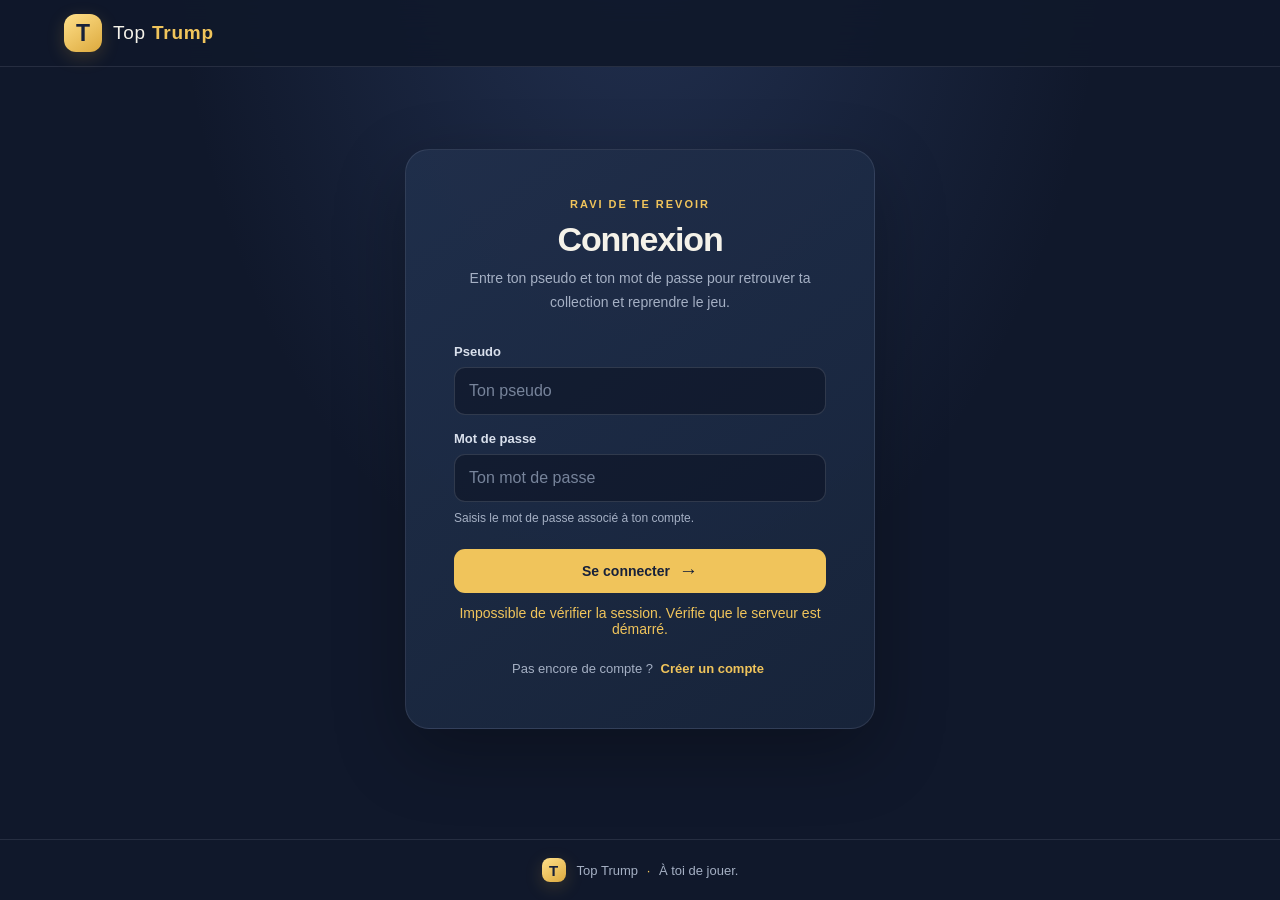
==== docs/index.html @ 84b9cef7 "init" ====
<!DOCTYPE html>
<html lang="fr">
<head>
  <meta charset="UTF-8">
  <meta name="viewport" content="width=device-width, initial-scale=1">
  <title>Top Trump - Accueil</title>
  <link rel="stylesheet" href="css/style.css">
  <script src="js/api-config.js"></script>
  </head>
<body>
  <header class="site-header">
    <a class="brand" href="index.html" aria-label="Top Trump, accueil">
      <span class="brand-mark" aria-hidden="true">T</span>
      <span class="brand-name">Top <strong>Trump</strong></span>
    </a>
    <nav class="site-nav" id="main-nav" aria-label="Navigation principale" hidden>
      <a href="index.html" aria-current="page">Accueil</a>
      <a href="collection.html">Mes cartes</a>
      <a href="cards.html">Toutes les cartes</a>
      <a href="deck.html">Préparer un duel</a>
      <a href="activity.html">Journal</a>
    </nav>
  </header>
  <main class="site-main">

<div id="auth-box">
  <section id="login-box" class="auth-panel">
    <div class="panel-heading">
      <span class="eyebrow">RAVI DE TE REVOIR</span>
      <h1>Connexion</h1>
      <p>Entre ton pseudo et ton mot de passe pour retrouver ta collection et reprendre le jeu.</p>
    </div>
    <form id="login-form">
      <label class="field-label" for="login-pseudo">Pseudo</label>
      <input type="text" id="login-pseudo" placeholder="Ton pseudo" maxlength="50" autocomplete="username" required>
      <label class="field-label" for="login-password">Mot de passe</label>
      <input type="password" id="login-password" placeholder="Ton mot de passe" minlength="8" maxlength="72" autocomplete="current-password" aria-describedby="login-password-help" required>
      <small class="field-help" id="login-password-help">Saisis le mot de passe associé à ton compte.</small>
      <div class="auth-actions">
        <button class="button-primary" type="submit">Se connecter <span aria-hidden="true">→</span></button>
      </div>
    </form>
    <div id="login-message" class="message" role="status" aria-live="polite"></div>
    <p class="auth-switch">Pas encore de compte ? <button class="text-button" type="button" data-auth-mode="register">Créer un compte</button></p>
  </section>

  <section id="register-box" class="auth-panel" hidden>
    <div class="panel-heading">
      <span class="eyebrow">REJOINS L’ARÈNE</span>
      <h1>Créer un compte</h1>
      <p>Crée ton profil avec un pseudo et un mot de passe. Tu pourras ensuite collectionner des cartes et jouer des duels.</p>
    </div>
    <form id="register-form">
      <label class="field-label" for="register-pseudo">Pseudo</label>
      <input type="text" id="register-pseudo" placeholder="Choisis ton pseudo" maxlength="50" autocomplete="username" required>
      <label class="field-label" for="register-password">Mot de passe</label>
      <input type="password" id="register-password" placeholder="Au moins 8 caractères" minlength="8" maxlength="72" autocomplete="new-password" aria-describedby="register-password-help" required>
      <small class="field-help" id="register-password-help">Choisis un mot de passe de 8 caractères minimum.</small>
      <div class="auth-actions">
        <button class="button-primary" type="submit">Créer mon compte <span aria-hidden="true">→</span></button>
      </div>
    </form>
    <div id="register-message" class="message" role="status" aria-live="polite"></div>
    <p class="auth-switch">Tu as déjà un compte ? <button class="text-button" type="button" data-auth-mode="login">Se connecter</button></p>
  </section>
</div>
<div id="game-box">
  <div class="welcome-panel">
    <div>
      <span class="eyebrow">ESPACE JOUEUR</span>
      <h1>Bienvenue, <span id="pseudo-affiche"></span></h1>
      <p>Ouvre un pack pour obtenir des cartes, puis lance une partie contre un adversaire.</p>
    </div>
    <button class="button-secondary" id="logout-btn" type="button">Se déconnecter</button>
  </div>

  <div class="action-grid">
    <button class="action-card" id="pack-btn" type="button">
      <span class="action-icon" aria-hidden="true">✦</span>
      <span class="action-title">Ouvrir un pack</span>
      <span class="action-description">Ajoute 5 cartes aléatoires à ta collection. Un pack est disponible toutes les 20 minutes.</span>
    </button>
    <button class="action-card action-card-featured" id="find-match-btn" type="button">
      <span class="action-icon" aria-hidden="true">⚔</span>
      <span class="action-title">Préparer un duel</span>
      <span class="action-description">Choisis 5 cartes de ta collection avant de chercher un adversaire.</span>
    </button>
  </div>

  <p id="message" class="message" role="status" aria-live="polite"></p>
  <section id="opened-pack" class="opened-pack" aria-labelledby="opened-pack-title" hidden>
    <div class="section-heading">
      <span class="eyebrow">NOUVELLES CARTES</span>
      <h2 id="opened-pack-title">Cartes obtenues dans ce pack</h2>
    </div>
    <div id="opened-pack-cards" class="opened-pack-cards"></div>
  </section>
  <p class="dashboard-help">Retrouve tes cartes et le catalogue complet dans le menu en haut de la page.</p>
</div>

<script src="js/script.js?v=20261006-3"></script>

  </main>
  <footer class="site-footer">
    <span class="footer-mark" aria-hidden="true">T</span>
    <p>Top Trump <span>·</span> À toi de jouer.</p>
  </footer>
  <script src="js/header.js" defer></script>
</body>
</html>
---- docs/css/style.css ----
:root {
  color-scheme: dark;
  --page: #10182b;
  --surface: #18243b;
  --surface-raised: #202f4b;
  --line: rgba(229, 237, 255, 0.1);
  --text: #f5f2e9;
  --muted: #a5b0c4;
  --gold: #f0c45b;
  --gold-deep: #dca93d;
  --navy: #17213a;
  --radius: 18px;
}

* {
  box-sizing: border-box;
}

body {
  min-height: 100vh;
  margin: 0;
  display: flex;
  flex-direction: column;
  align-items: center;
  background:
    radial-gradient(ellipse at 50% -15%, rgba(71, 99, 157, 0.34), transparent 52%),
    var(--page);
  color: var(--text);
  font-family: Inter, "Segoe UI", Verdana, Arial, sans-serif;
}

.site-header {
  position: sticky;
  top: 0;
  z-index: 20;
  width: 100%;
  display: flex;
  align-items: center;
  justify-content: space-between;
  gap: 20px;
  padding: 14px 5vw;
  border-bottom: 1px solid var(--line);
  background: rgba(16, 24, 43, 0.92);
  backdrop-filter: blur(16px);
}

.brand {
  display: inline-flex;
  align-items: center;
  gap: 11px;
  color: var(--text);
  text-decoration: none;
}

.brand-mark,
.footer-mark {
  display: grid;
  place-items: center;
  width: 38px;
  height: 38px;
  border-radius: 12px;
  background: linear-gradient(145deg, #ffe08a, var(--gold-deep));
  color: var(--navy);
  font-size: 23px;
  font-weight: 900;
  box-shadow: 0 5px 18px rgba(220, 169, 61, 0.2);
}

.brand-name {
  font-size: 19px;
  letter-spacing: 0.04em;
}

.brand-name strong {
  color: var(--gold);
}

.site-nav a {
  display: inline-flex;
  align-items: center;
  min-height: 40px;
  padding: 9px 14px;
  border: 1px solid var(--line);
  border-radius: 10px;
  color: var(--muted);
  font-size: 13px;
  font-weight: 700;
  text-decoration: none;
  transition: color 160ms ease, border-color 160ms ease, background 160ms ease;
}

.site-nav a:hover,
.site-nav a[aria-current="page"] {
  border-color: rgba(240, 196, 91, 0.4);
  background: rgba(240, 196, 91, 0.08);
  color: var(--gold);
}

.site-nav {
  display: flex;
  align-items: center;
  gap: 8px;
}

.site-nav a {
  white-space: nowrap;
}

.site-nav[hidden] {
  display: none;
}

.site-main {
  width: min(100% - 36px, 920px);
  flex: 1;
  display: flex;
  flex-direction: column;
  align-items: center;
  padding: 36px 0 64px;
}

.site-footer {
  width: 100%;
  display: flex;
  align-items: center;
  justify-content: center;
  gap: 11px;
  padding: 18px;
  border-top: 1px solid var(--line);
  color: var(--muted);
  font-size: 13px;
}

.site-footer p {
  margin: 0;
}

.site-footer p span {
  padding: 0 5px;
  color: var(--gold);
}

.footer-mark {
  width: 24px;
  height: 24px;
  border-radius: 8px;
  font-size: 15px;
}

#auth-box,
#game-box {
  width: 100%;
}

.opened-pack {
  margin-top: 32px;
}

.opened-pack .section-heading {
  margin-bottom: 16px;
}

.opened-pack .section-heading h2 {
  margin: 8px 0 0;
}

.opened-pack-cards {
  display: grid;
  grid-template-columns: repeat(auto-fit, minmax(145px, 1fr));
  gap: 16px;
}

.opened-pack-card {
  overflow: hidden;
  border: 1px solid var(--line);
  border-radius: var(--radius);
  background: var(--surface);
  box-shadow: 0 14px 32px rgba(0, 0, 0, 0.2);
}

.opened-pack-card img {
  display: block;
  width: 100%;
  aspect-ratio: 0.78;
  object-fit: cover;
  object-position: center 56%;
}

.opened-pack-card h3 {
  margin: 0;
  padding: 12px;
  color: var(--text);
  font-size: 14px;
}

#auth-box {
  flex: 1;
  display: flex;
  align-items: center;
  justify-content: center;
}

.auth-panel {
  width: min(100%, 470px);
  margin: auto;
  padding: clamp(26px, 6vw, 48px);
  border: 1px solid var(--line);
  border-radius: 24px;
  background: linear-gradient(145deg, rgba(32, 47, 75, 0.96), rgba(24, 36, 59, 0.96));
  box-shadow: 0 24px 70px rgba(0, 0, 0, 0.28);
}

.panel-heading {
  margin-bottom: 30px;
  text-align: center;
}

.eyebrow {
  display: block;
  color: var(--gold);
  font-size: 11px;
  font-weight: 800;
  letter-spacing: 0.18em;
}

.panel-heading h1,
.welcome-panel h1,
.section-heading h2 {
  margin: 10px 0 8px;
  color: var(--text);
  font-size: clamp(25px, 4vw, 34px);
  letter-spacing: -0.035em;
}

.panel-heading p,
.welcome-panel p {
  margin: 0;
  color: var(--muted);
  font-size: 14px;
  line-height: 1.65;
}

.field-label {
  display: block;
  margin: 16px 0 8px;
  color: #d9e0ec;
  font-size: 13px;
  font-weight: 700;
}

.field-help {
  display: block;
  margin-top: 7px;
  color: var(--muted);
  font-size: 12px;
  line-height: 1.5;
}

input[type="text"],
input[type="password"] {
  width: 100%;
  min-height: 48px;
  padding: 12px 14px;
  border: 1px solid rgba(229, 237, 255, 0.14);
  border-radius: 11px;
  outline: none;
  background: rgba(11, 18, 33, 0.55);
  color: var(--text);
  font: inherit;
  transition: border-color 160ms ease, box-shadow 160ms ease;
}

input::placeholder {
  color: #77849b;
}

input:focus {
  border-color: var(--gold);
  box-shadow: 0 0 0 3px rgba(240, 196, 91, 0.13);
}

button {
  min-height: 44px;
  padding: 11px 17px;
  border: 1px solid transparent;
  border-radius: 11px;
  background: var(--gold);
  color: var(--navy);
  font: inherit;
  font-size: 14px;
  font-weight: 800;
  cursor: pointer;
  transition: transform 160ms ease, background 160ms ease, border-color 160ms ease;
}

button:hover:not(:disabled) {
  transform: translateY(-2px);
  background: #ffda79;
}

button:focus-visible,
a:focus-visible {
  outline: 3px solid rgba(240, 196, 91, 0.65);
  outline-offset: 3px;
}

button:disabled {
  background: #665b3d;
  color: #d2c8ae;
  cursor: not-allowed;
}

.auth-actions {
  display: grid;
  gap: 10px;
  margin-top: 22px;
}

.auth-switch {
  margin: 20px 0 0;
  color: var(--muted);
  font-size: 13px;
  text-align: center;
}

.text-button {
  min-height: 0;
  padding: 4px;
  border: 0;
  background: transparent;
  color: var(--gold);
  font: inherit;
  font-weight: 800;
}

.text-button:hover:not(:disabled) {
  transform: none;
  background: transparent;
  color: #ffda79;
  text-decoration: underline;
}

.button-primary {
  display: flex;
  align-items: center;
  justify-content: center;
  gap: 9px;
  width: 100%;
}

.button-primary span {
  font-size: 19px;
  line-height: 0.8;
}

.button-secondary {
  border-color: var(--line);
  background: rgba(255, 255, 255, 0.035);
  color: #dce4f0;
}

.button-secondary:hover:not(:disabled) {
  border-color: rgba(240, 196, 91, 0.45);
  background: rgba(240, 196, 91, 0.1);
  color: var(--gold);
}

.message,
#message,
#login-message {
  min-height: 24px;
  margin: 12px 0;
  color: var(--gold);
  font-size: 14px;
  text-align: center;
}

#login-message {
  margin-bottom: 0;
}

#game-box {
  display: none;
  max-width: 800px;
}

.welcome-panel {
  display: flex;
  align-items: center;
  justify-content: space-between;
  gap: 20px;
  padding: 28px;
  border: 1px solid var(--line);
  border-radius: var(--radius);
  background: linear-gradient(120deg, rgba(32, 47, 75, 0.95), rgba(24, 36, 59, 0.8));
}

.welcome-panel h1 {
  font-size: clamp(24px, 4vw, 32px);
}

.welcome-panel h1 span {
  color: var(--gold);
}

.action-grid {
  display: grid;
  grid-template-columns: repeat(2, minmax(0, 1fr));
  gap: 15px;
  margin-top: 18px;
}

.action-card {
  display: flex;
  min-height: 155px;
  flex-direction: column;
  align-items: flex-start;
  justify-content: center;
  gap: 8px;
  padding: 22px;
  border: 1px solid var(--line);
  background: var(--surface);
  color: var(--text);
  text-align: left;
}

.action-card:hover:not(:disabled) {
  border-color: rgba(240, 196, 91, 0.55);
  background: var(--surface-raised);
}

.action-card-featured {
  border-color: rgba(240, 196, 91, 0.42);
  background: linear-gradient(140deg, rgba(91, 72, 36, 0.65), var(--surface));
}

.action-icon {
  color: var(--gold);
  font-size: 25px;
}

.action-title {
  font-size: 17px;
  font-weight: 800;
}

.action-description {
  color: var(--muted);
  font-size: 13px;
  font-weight: 500;
  line-height: 1.5;
}

.dashboard-help,
.page-help,
.section-description {
  color: var(--muted);
  font-size: 14px;
  line-height: 1.6;
}

.dashboard-help {
  margin: 12px 0 0;
  text-align: center;
}

.collection-section {
  margin-top: 30px;
  padding-top: 24px;
  border-top: 1px solid var(--line);
}

.section-heading h2 {
  margin-top: 7px;
  font-size: 23px;
}

#hand {
  display: flex;
  flex-wrap: wrap;
  justify-content: flex-start;
  gap: 16px;
  min-height: 30px;
  margin-top: 18px;
}

.collection-card {
  position: relative;
  width: min(160px, 42vw);
  padding: 7px;
  border: 1px solid rgba(255, 255, 255, 0.12);
  border-radius: 12px;
  background: var(--surface);
  box-shadow: 0 12px 28px rgba(0, 0, 0, 0.28);
  transition: transform 180ms ease;
}

.collection-card:hover {
  transform: translateY(-5px) rotate(-1deg);
}

.collection-card img {
  display: block;
  width: 100%;
  border-radius: 8px;
}

.collection-card figcaption {
  padding: 9px 3px 4px;
  color: var(--text);
  font-size: 12px;
  font-weight: 700;
  text-align: center;
}

.card-quantity {
  position: absolute;
  top: -8px;
  right: -8px;
  display: grid;
  place-items: center;
  min-width: 27px;
  height: 27px;
  padding: 0 6px;
  border: 2px solid var(--surface);
  border-radius: 999px;
  background: var(--gold);
  color: var(--navy);
  font-size: 12px;
  font-weight: 900;
}

.collection-empty {
  width: 100%;
  padding: 26px;
  border: 1px dashed var(--line);
  border-radius: 14px;
  color: var(--muted);
  text-align: center;
}

@media (max-width: 580px) {
  .site-header {
    flex-wrap: wrap;
    gap: 10px 14px;
    padding: 10px 14px 8px;
  }

  .brand-mark {
    width: 32px;
    height: 32px;
    border-radius: 10px;
    font-size: 19px;
  }

  .brand-name {
    font-size: 17px;
  }

  .site-nav {
    width: 100%;
    gap: 6px;
    overflow-x: auto;
    overscroll-behavior-x: contain;
    padding: 0 0 4px;
    scrollbar-width: thin;
  }

  .site-nav a {
    min-height: 36px;
    padding: 7px 10px;
    font-size: 12px;
  }

  .site-main {
    width: min(100% - 28px, 920px);
    padding: 36px 0 48px;
  }

  .welcome-panel {
    align-items: flex-start;
    flex-direction: column;
    padding: 22px;
  }

  .action-grid {
    grid-template-columns: 1fr;
  }

  .action-card {
    min-height: 130px;
  }
}
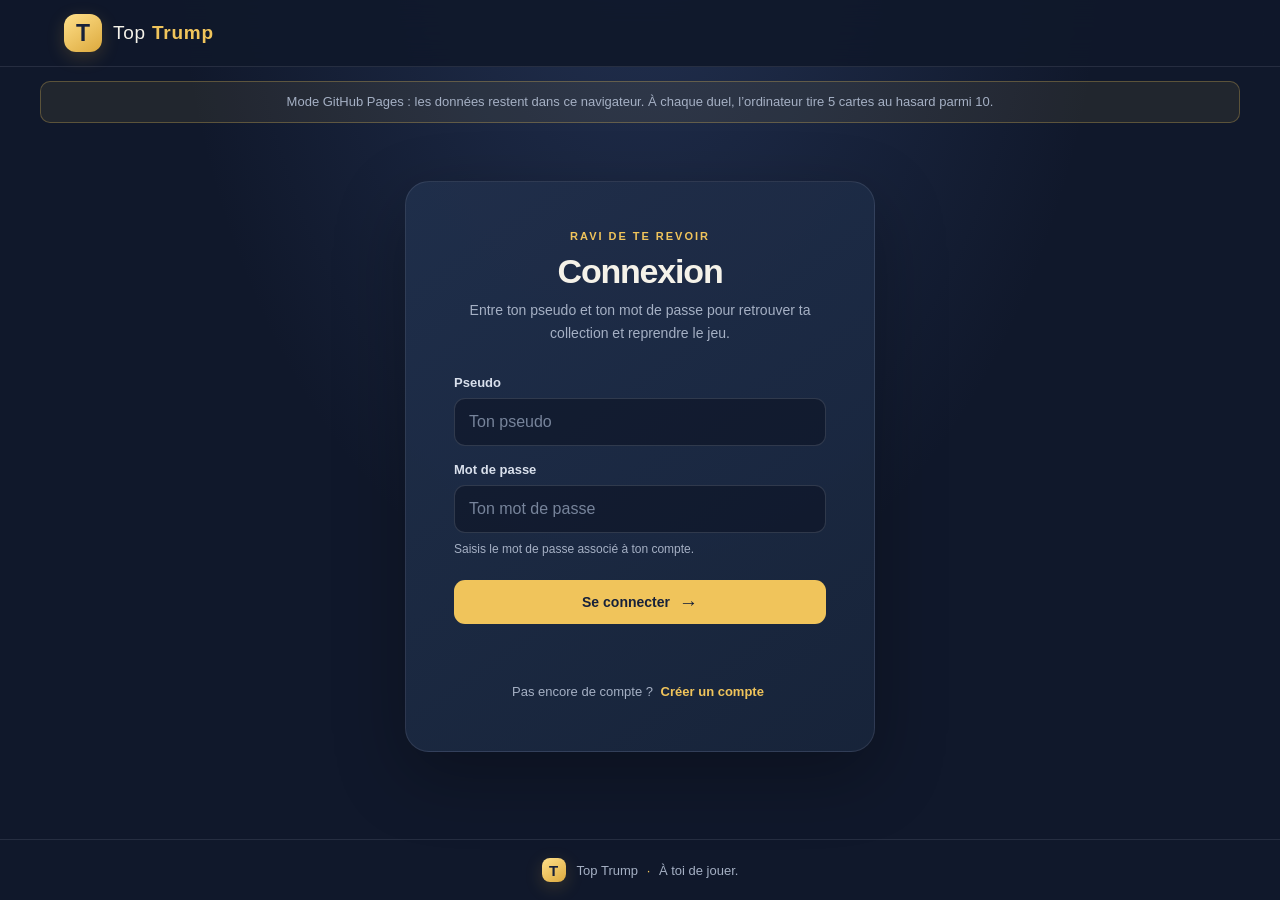
==== commit 71346fc8: "transformation du projet en ligne à un projet contre ordi pour hébergement sur Github Pages" ====
--- a/docs/index.html
+++ b/docs/index.html
@@ -5,7 +5,7 @@
   <meta name="viewport" content="width=device-width, initial-scale=1">
   <title>Top Trump - Accueil</title>
   <link rel="stylesheet" href="css/style.css">
-  <script src="js/api-config.js"></script>
+  <script src="js/static-api.js"></script>
   </head>
 <body>
   <header class="site-header">
@@ -21,6 +21,7 @@
       <a href="activity.html">Journal</a>
     </nav>
   </header>
+  <aside class="static-mode-notice" role="note">Mode GitHub Pages : les données restent dans ce navigateur. À chaque duel, l’ordinateur tire 5 cartes au hasard parmi 10.</aside>
   <main class="site-main">
 
 <div id="auth-box">
@@ -69,7 +70,7 @@
     <div>
       <span class="eyebrow">ESPACE JOUEUR</span>
       <h1>Bienvenue, <span id="pseudo-affiche"></span></h1>
-      <p>Ouvre un pack pour obtenir des cartes, puis lance une partie contre un adversaire.</p>
+      <p>Ouvre un pack pour obtenir des cartes, puis lance une partie contre l’ordinateur.</p>
     </div>
     <button class="button-secondary" id="logout-btn" type="button">Se déconnecter</button>
   </div>
@@ -83,7 +84,7 @@
     <button class="action-card action-card-featured" id="find-match-btn" type="button">
       <span class="action-icon" aria-hidden="true">⚔</span>
       <span class="action-title">Préparer un duel</span>
-      <span class="action-description">Choisis 5 cartes de ta collection avant de chercher un adversaire.</span>
+      <span class="action-description">Choisis 5 cartes de ta collection avant d’affronter l’ordinateur.</span>
     </button>
   </div>
 
--- a/docs/css/style.css
+++ b/docs/css/style.css
@@ -42,6 +42,19 @@
   border-bottom: 1px solid var(--line);
   background: rgba(16, 24, 43, 0.92);
   backdrop-filter: blur(16px);
+}
+
+.static-mode-notice {
+  width: min(100% - 32px, 1200px);
+  margin: 14px auto 0;
+  padding: 10px 14px;
+  border: 1px solid rgba(240, 196, 91, 0.28);
+  border-radius: 10px;
+  background: rgba(240, 196, 91, 0.08);
+  color: var(--muted);
+  font-size: 13px;
+  line-height: 1.5;
+  text-align: center;
 }
 
 .brand {
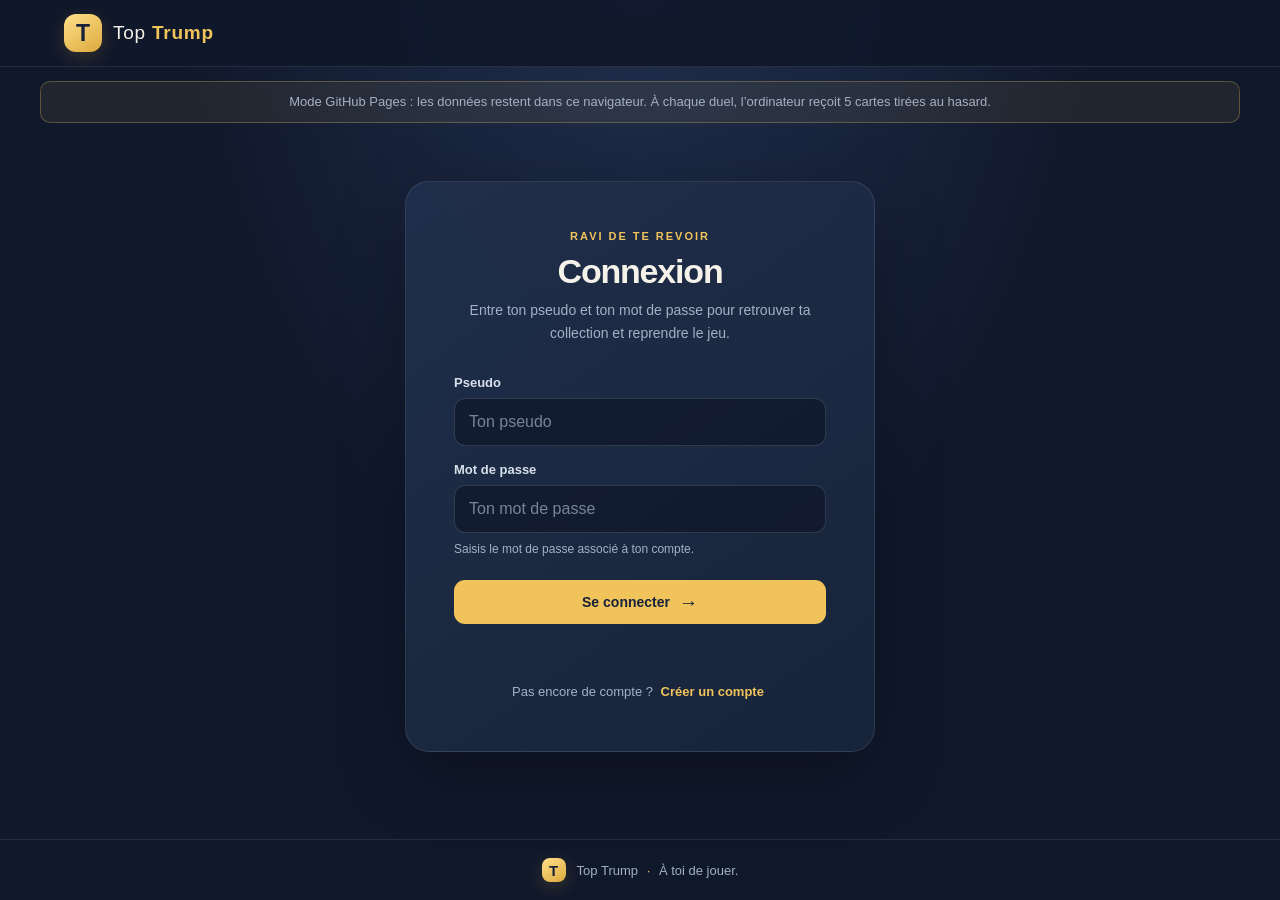
==== commit ac410e87: "refaire l'arborescence" ====
--- a/docs/index.html
+++ b/docs/index.html
@@ -21,7 +21,7 @@
       <a href="activity.html">Journal</a>
     </nav>
   </header>
-  <aside class="static-mode-notice" role="note">Mode GitHub Pages : les données restent dans ce navigateur. À chaque duel, l’ordinateur tire 5 cartes au hasard parmi 10.</aside>
+  <aside class="static-mode-notice" role="note">Mode GitHub Pages : les données restent dans ce navigateur. À chaque duel, l’ordinateur reçoit 5 cartes tirées au hasard.</aside>
   <main class="site-main">
 
 <div id="auth-box">
